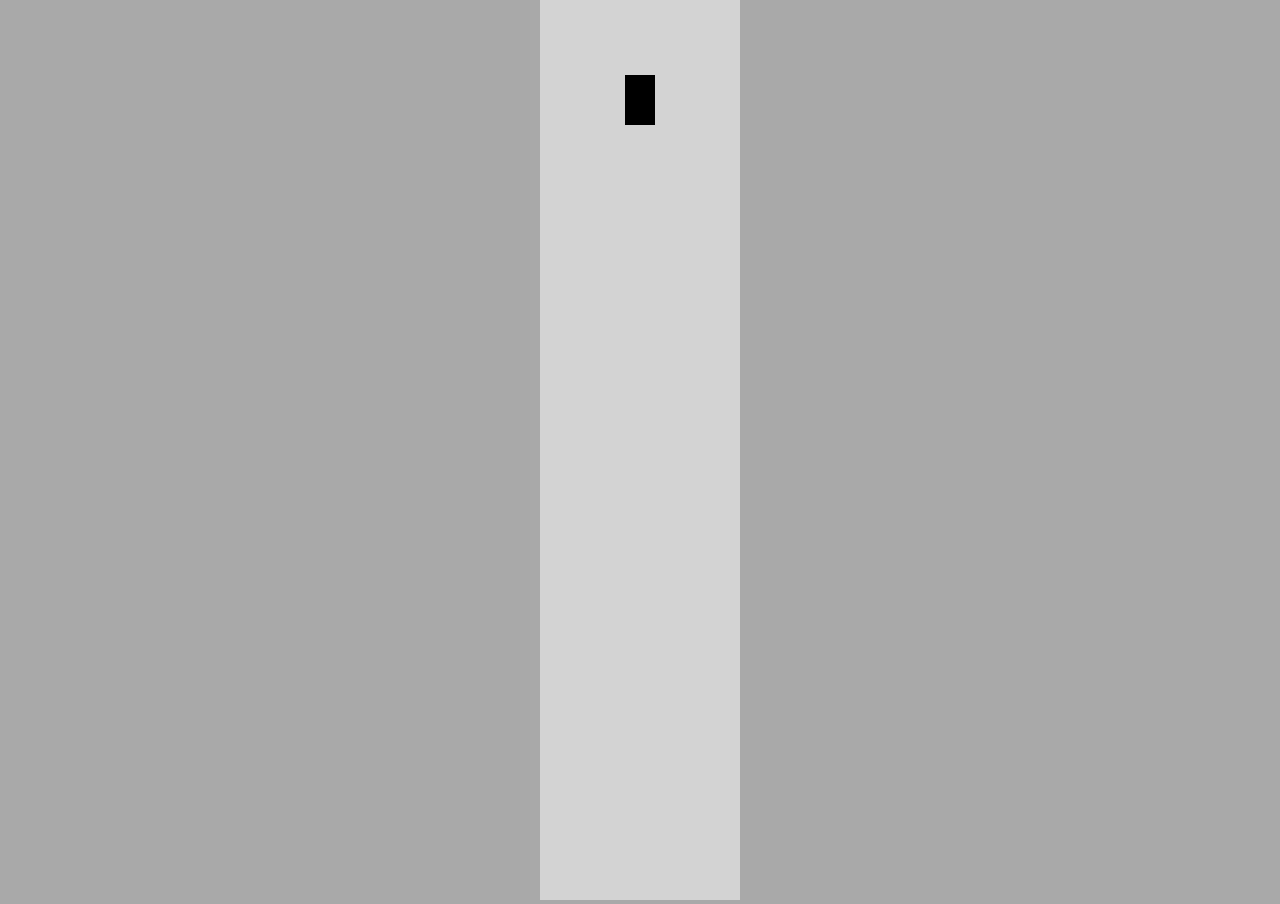
==== Self-Driving Car/index.html @ 115efe70 "Add files via upload" ====
<!DOCTYPE html>
<head>
    <title>Self-driving car</title>
    <link rel="stylesheet" href="style.css">
</head>
<body>
    <canvas id="myCanvas"></canvas>
    <script src="controls.js"></script>
    <script src="car.js"></script>
    <script src="main.js"></script>
</body>
</html>
---- Self-Driving Car/style.css ----
body{
    margin:0;
    background:darkgray;
    overflow:hidden;
    text-align:center;
}
#myCanvas{
    background:lightgray;
}
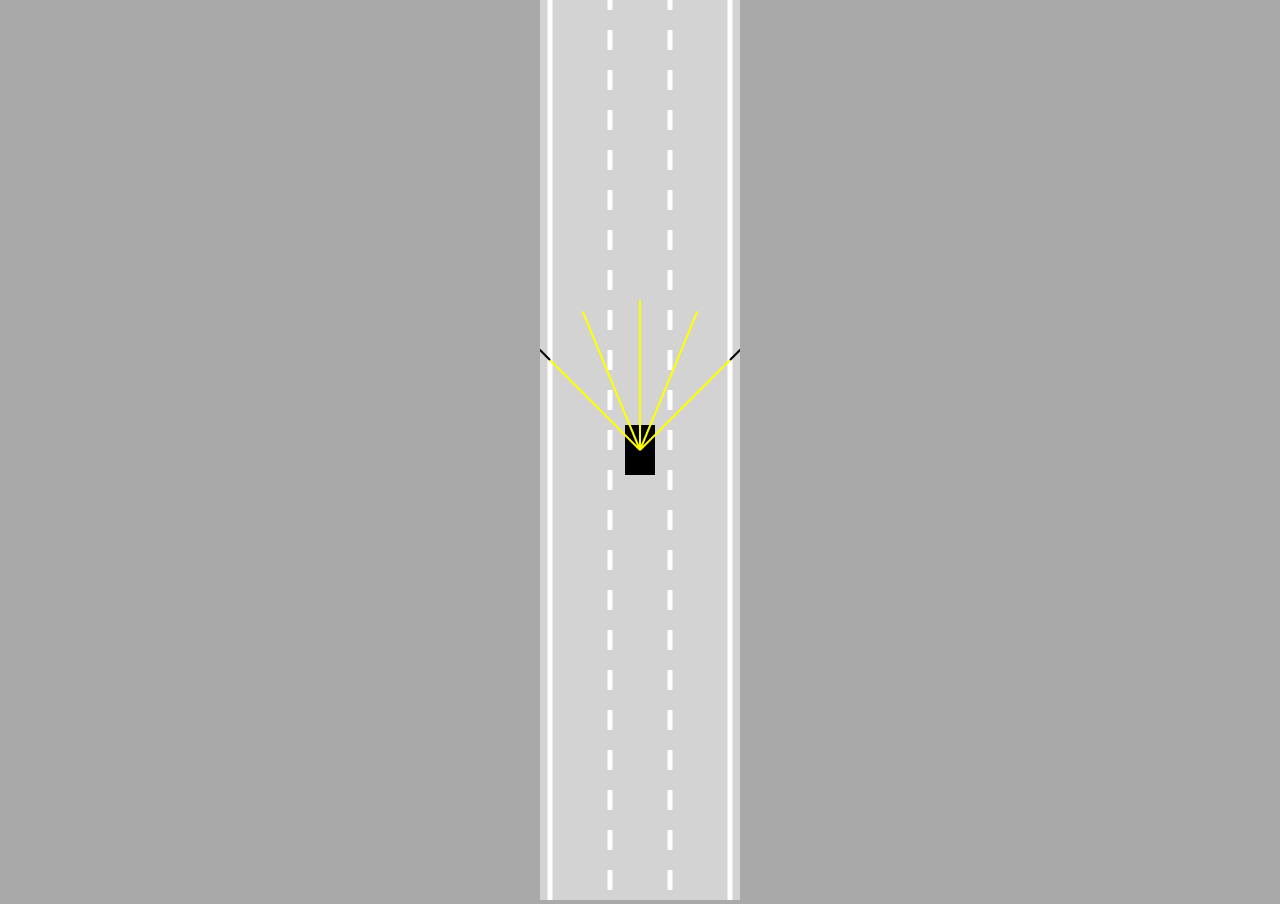
==== commit ab9af165: "Add sensor" ====
--- a/Self-Driving Car/index.html
+++ b/Self-Driving Car/index.html
@@ -5,6 +5,9 @@
 </head>
 <body>
     <canvas id="myCanvas"></canvas>
+    <script src="utils.js"></script>
+    <script src="sensor.js"></script>
+    <script src="road.js"></script>
     <script src="controls.js"></script>
     <script src="car.js"></script>
     <script src="main.js"></script>
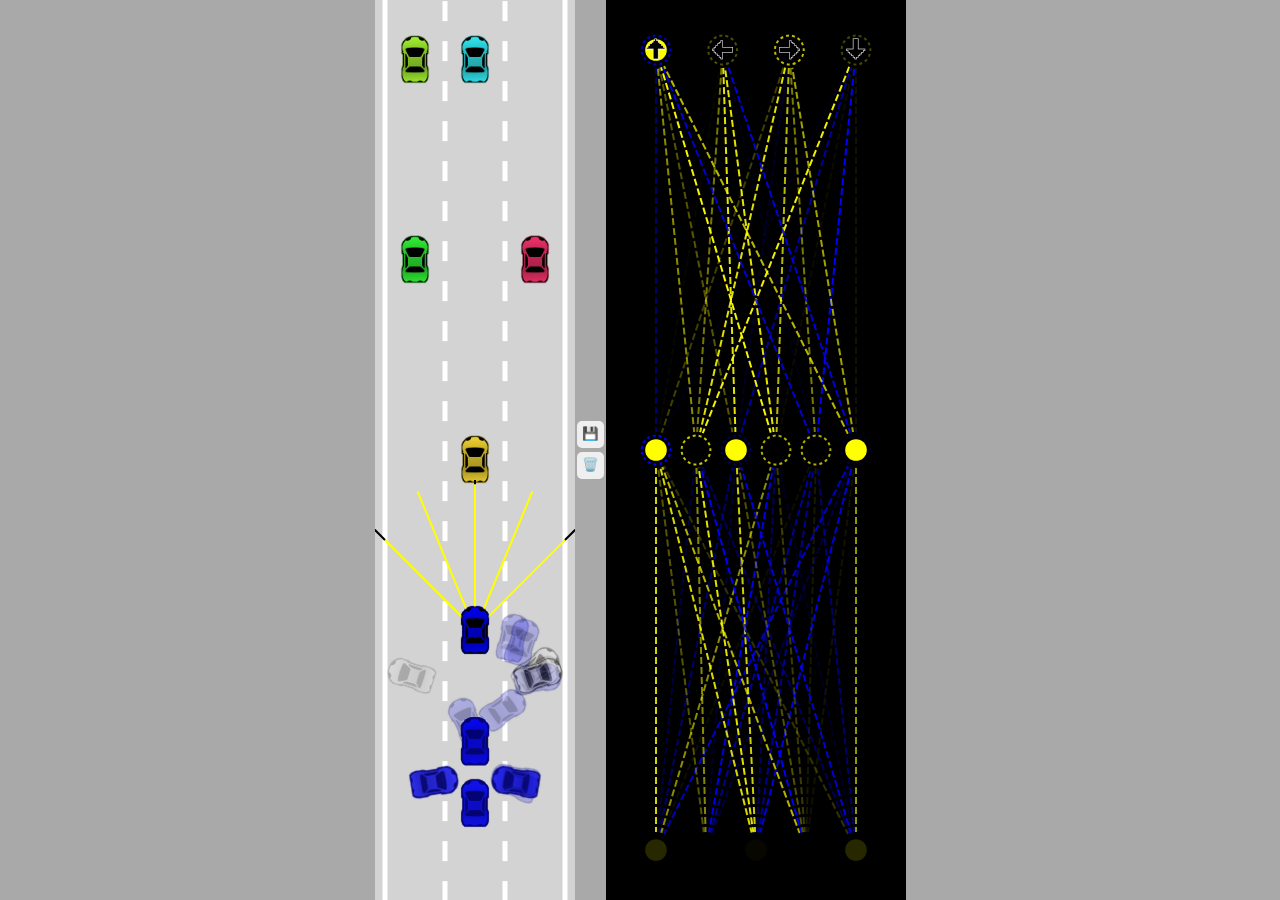
==== commit 809ff6b5: "Complete Map 1" ====
--- a/Self-Driving Car/index.html
+++ b/Self-Driving Car/index.html
@@ -4,7 +4,14 @@
     <link rel="stylesheet" href="style.css">
 </head>
 <body>
-    <canvas id="myCanvas"></canvas>
+    <canvas id="carCanvas"></canvas>
+    <div id="verticalButtons">
+        <button onclick="save()">💾</button>
+        <button onclick="remove()">🗑️</button>
+    </div>
+    <canvas id="networkCanvas"></canvas>
+    <script src="visualizer.js"></script>
+    <script src="network.js"></script>
     <script src="utils.js"></script>
     <script src="sensor.js"></script>
     <script src="road.js"></script>
--- a/Self-Driving Car/style.css
+++ b/Self-Driving Car/style.css
@@ -2,8 +2,32 @@
     margin:0;
     background:darkgray;
     overflow:hidden;
-    text-align:center;
+    display:flex;
+    justify-content:center;
+    align-items:center;
 }
-#myCanvas{
+
+#verticalButtons{
+    display:flex;
+    flex-direction:column;
+}
+
+button{
+    border: none;
+    border-radius: 5px;
+    padding: 5px 5px 7px 5px;
+    margin: 2px;
+    cursor:pointer;
+}
+
+button:hover{
+    background:blue;
+}
+
+#carCanvas{
     background:lightgray;
+}
+
+#networkCanvas{
+    background:black;
 }